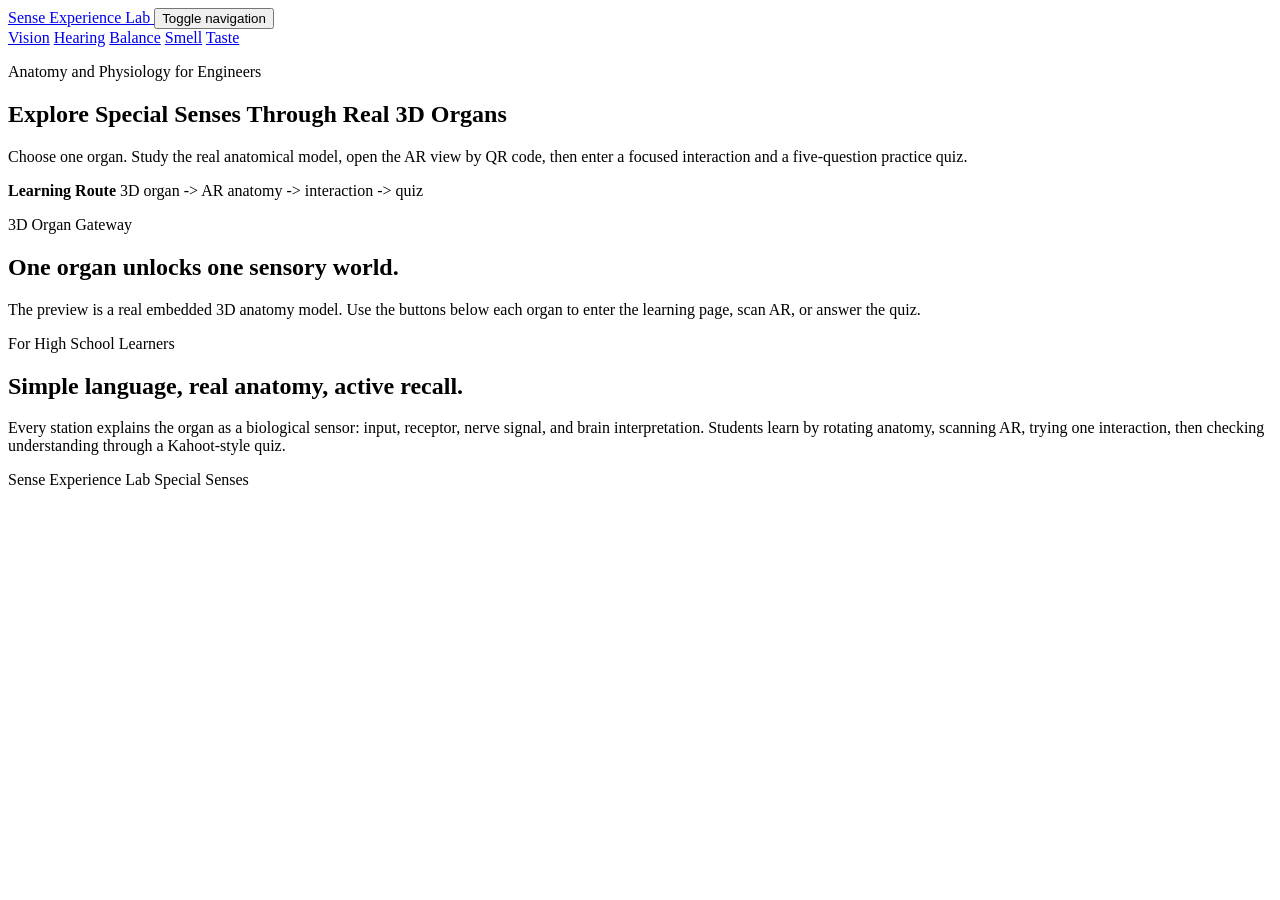
==== sense-experience-lab/index.html @ d2bb2c6e "Add sense lab index page" ====
<!doctype html>
<html lang="en">
  <head>
    <meta charset="utf-8">
    <meta name="viewport" content="width=device-width, initial-scale=1">
    <title>Sense Experience Lab</title>
    <meta
      name="description"
      content="A refined 3D organ gateway for high school students learning special senses.">
    <link rel="stylesheet" href="styles.css">
  </head>
  <body data-page="home">
    <header class="site-header">
      <nav class="nav-shell" aria-label="Main navigation">
        <a class="brand" href="index.html" aria-label="Sense Experience Lab home">
          <span class="brand-mark" aria-hidden="true"></span>
          <span>Sense Experience Lab</span>
        </a>
        <button class="nav-toggle" type="button" aria-expanded="false" aria-controls="site-nav">
          <span class="sr-only">Toggle navigation</span>
          <span></span>
          <span></span>
          <span></span>
        </button>
        <div class="nav-links" id="site-nav">
          <a href="sense.html?sense=vision">Vision</a>
          <a href="sense.html?sense=hearing">Hearing</a>
          <a href="sense.html?sense=balance">Balance</a>
          <a href="sense.html?sense=smell">Smell</a>
          <a href="sense.html?sense=taste">Taste</a>
        </div>
      </nav>
    </header>

    <main>
      <section class="home-hero">
        <div class="section-inner home-hero-grid">
          <div class="home-copy">
            <p class="eyebrow">Anatomy and Physiology for Engineers</p>
            <h1>Explore Special Senses Through Real 3D Organs</h1>
            <p>
              Choose one organ. Study the real anatomical model, open the AR view by QR code,
              then enter a focused interaction and a five-question practice quiz.
            </p>
          </div>
          <aside class="home-rule">
            <strong>Learning Route</strong>
            <span>3D organ -> AR anatomy -> interaction -> quiz</span>
          </aside>
        </div>
      </section>

      <section class="organ-gallery" aria-label="3D organ gateway">
        <div class="section-inner">
          <div class="section-heading">
            <p class="eyebrow">3D Organ Gateway</p>
            <h2>One organ unlocks one sensory world.</h2>
            <p>
              The preview is a real embedded 3D anatomy model. Use the buttons below each organ
              to enter the learning page, scan AR, or answer the quiz.
            </p>
          </div>

          <div class="real-organ-grid" id="home-organ-grid"></div>
        </div>
      </section>

      <section class="design-note">
        <div class="section-inner design-note-grid">
          <div>
            <p class="eyebrow">For High School Learners</p>
            <h2>Simple language, real anatomy, active recall.</h2>
          </div>
          <p>
            Every station explains the organ as a biological sensor: input, receptor, nerve
            signal, and brain interpretation. Students learn by rotating anatomy, scanning AR,
            trying one interaction, then checking understanding through a Kahoot-style quiz.
          </p>
        </div>
      </section>
    </main>

    <footer class="site-footer">
      <div class="section-inner footer-inner">
        <span>Sense Experience Lab</span>
        <span>Special Senses</span>
      </div>
    </footer>

    <script src="config.js"></script>
    <script src="script.js"></script>
  </body>
</html>
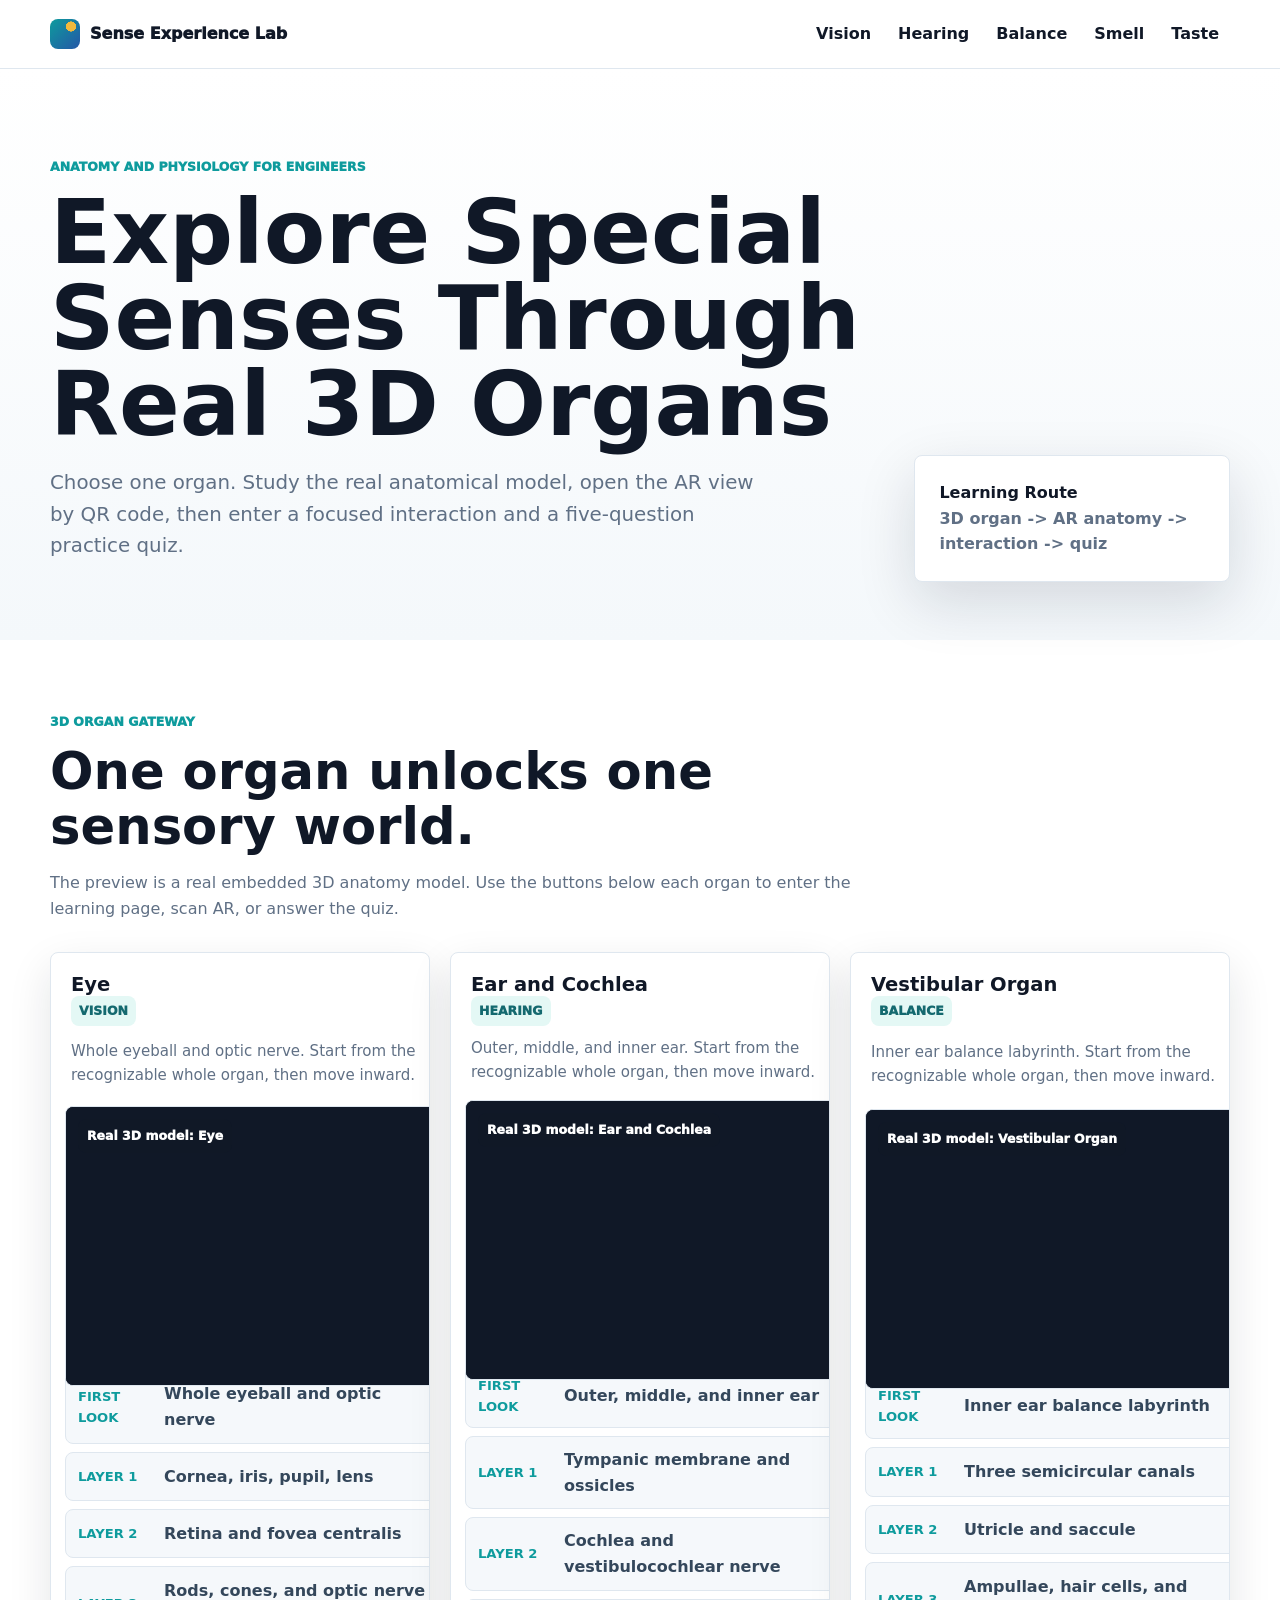
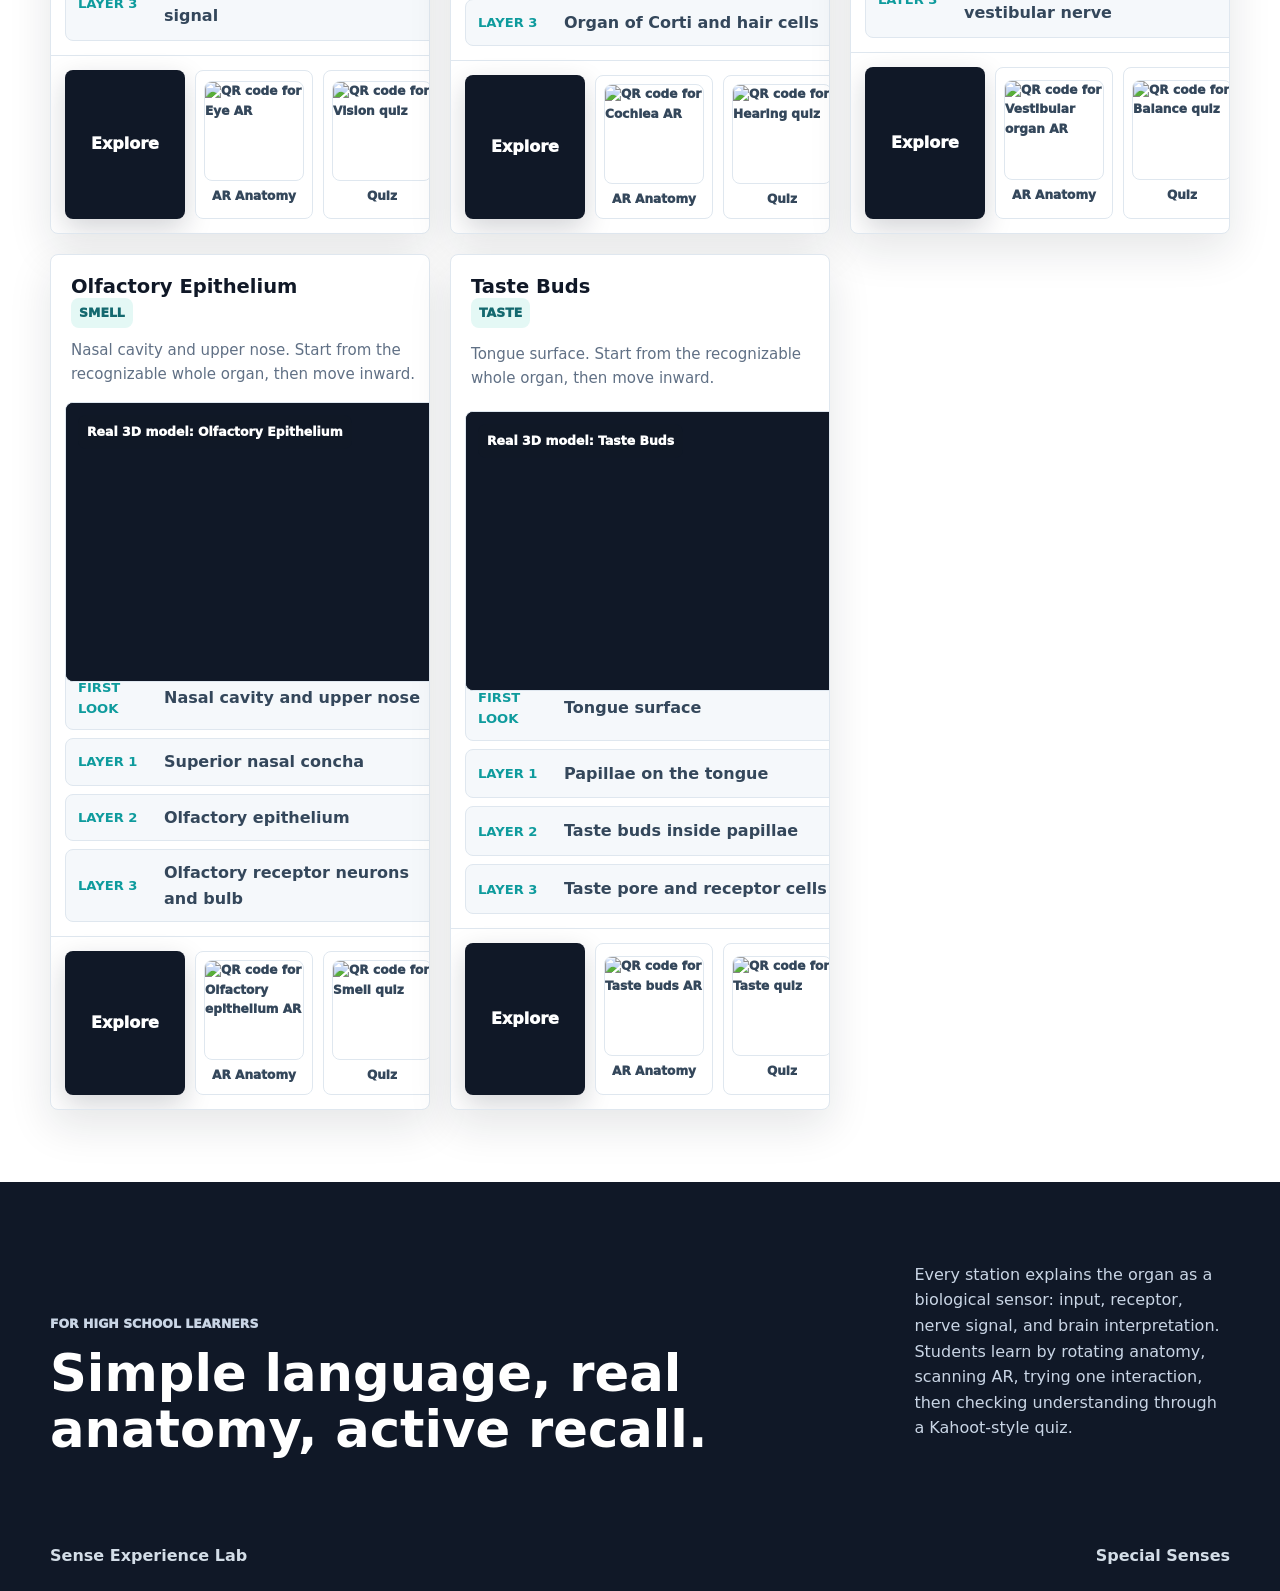
==== commit 187a3160: "Publish complete sense experience lab site" ====
--- a/sense-experience-lab/index.html
+++ b/sense-experience-lab/index.html
@@ -7,7 +7,8 @@
     <meta
       name="description"
       content="A refined 3D organ gateway for high school students learning special senses.">
-    <link rel="stylesheet" href="styles.css">
+    <link rel="stylesheet" href="styles-base.css">
+    <link rel="stylesheet" href="experience.css">
   </head>
   <body data-page="home">
     <header class="site-header">
@@ -88,6 +89,9 @@
     </footer>
 
     <script src="config.js"></script>
-    <script src="script.js"></script>
+    <script src="data.js"></script>
+    <script src="interactions.js"></script>
+    <script src="balance-fix.js"></script>
+    <script src="core.js"></script>
   </body>
 </html>
--- a/sense-experience-lab/styles-base.css
+++ b/sense-experience-lab/styles-base.css
@@ -0,0 +1,275 @@
+:root {
+  --ink: #101827;
+  --muted: #607085;
+  --paper: #fff;
+  --soft: #f5f8fb;
+  --line: #dfe7ef;
+  --teal: #0e9b9d;
+  --blue: #2457a7;
+  --coral: #ee6a5a;
+  --amber: #f1b93d;
+  --shadow: 0 20px 58px rgba(16, 24, 39, 0.14);
+}
+
+* { box-sizing: border-box; }
+html { scroll-behavior: smooth; }
+body {
+  margin: 0;
+  color: var(--ink);
+  background: var(--paper);
+  font-family: Inter, ui-sans-serif, system-ui, -apple-system, BlinkMacSystemFont, "Segoe UI", sans-serif;
+  line-height: 1.6;
+}
+img, canvas, iframe { display: block; max-width: 100%; }
+a { color: inherit; }
+button, input { font: inherit; }
+button { cursor: pointer; }
+.sr-only {
+  position: absolute;
+  width: 1px;
+  height: 1px;
+  overflow: hidden;
+  clip: rect(0, 0, 0, 0);
+}
+.section-inner {
+  width: min(1180px, calc(100% - 32px));
+  margin: 0 auto;
+}
+h1, h2, h3, p { overflow-wrap: anywhere; }
+h1 {
+  margin: 0;
+  font-size: clamp(3rem, 7vw, 6.2rem);
+  line-height: 0.96;
+}
+h2 {
+  margin: 0;
+  font-size: clamp(1.8rem, 4vw, 3.35rem);
+  line-height: 1.08;
+}
+h3 { margin: 0; font-size: 1.22rem; line-height: 1.2; }
+p { color: var(--muted); }
+.eyebrow {
+  margin: 0 0 12px;
+  color: var(--teal);
+  font-size: 0.78rem;
+  font-weight: 950;
+  letter-spacing: 0;
+  text-transform: uppercase;
+}
+
+.site-header, .quiz-header {
+  position: sticky;
+  top: 0;
+  z-index: 20;
+  background: rgba(255, 255, 255, 0.92);
+  border-bottom: 1px solid var(--line);
+  backdrop-filter: blur(16px);
+}
+.dark-header, .quiz-header { color: white; background: rgba(16, 24, 39, 0.94); border-color: rgba(255,255,255,.13); }
+.nav-shell, .quiz-header {
+  min-height: 68px;
+  width: min(1180px, calc(100% - 32px));
+  margin: 0 auto;
+  display: flex;
+  align-items: center;
+  justify-content: space-between;
+  gap: 20px;
+}
+.brand {
+  display: inline-flex;
+  align-items: center;
+  gap: 10px;
+  font-weight: 950;
+  text-decoration: none;
+}
+.brand-mark {
+  width: 30px;
+  height: 30px;
+  border-radius: 8px;
+  background: radial-gradient(circle at 70% 25%, var(--amber) 0 16%, transparent 17%), linear-gradient(135deg, var(--teal), var(--blue));
+}
+.nav-links { display: flex; align-items: center; gap: 5px; }
+.nav-links a, .quiz-header a:not(.brand) {
+  padding: 9px 11px;
+  border-radius: 8px;
+  color: inherit;
+  font-weight: 850;
+  text-decoration: none;
+}
+.nav-links a:hover, .quiz-header a:not(.brand):hover { background: rgba(14, 155, 157, 0.1); color: var(--teal); }
+.nav-toggle {
+  display: none;
+  width: 42px;
+  height: 42px;
+  border: 1px solid var(--line);
+  border-radius: 8px;
+  background: white;
+  align-items: center;
+  justify-content: center;
+  flex-direction: column;
+  gap: 5px;
+}
+.nav-toggle span:not(.sr-only) { width: 18px; height: 2px; background: var(--ink); }
+
+.home-hero {
+  padding: 88px 0 58px;
+  background: linear-gradient(180deg, #fff 0%, #f4f8fb 100%);
+}
+.home-hero-grid, .design-note-grid {
+  display: grid;
+  grid-template-columns: minmax(0, 1fr) minmax(260px, .38fr);
+  gap: 34px;
+  align-items: end;
+}
+.home-copy { max-width: 880px; }
+.home-copy p:not(.eyebrow) { max-width: 720px; font-size: clamp(1.05rem, 2vw, 1.24rem); }
+.home-rule, .content-panel, .station-model-card, #interaction-zone, .qr-strip {
+  border: 1px solid var(--line);
+  border-radius: 8px;
+  background: white;
+  box-shadow: var(--shadow);
+}
+.home-rule { padding: 24px; }
+.home-rule strong, .home-rule span { display: block; }
+.home-rule span { color: var(--muted); font-weight: 850; }
+.organ-gallery, .section-band { padding: 72px 0; }
+.section-heading { max-width: 820px; margin-bottom: 30px; }
+
+.real-organ-grid {
+  display: grid;
+  grid-template-columns: repeat(auto-fit, minmax(340px, 1fr));
+  gap: 20px;
+}
+.real-organ-card {
+  display: grid;
+  grid-template-rows: auto 280px auto auto;
+  min-height: 640px;
+  border: 1px solid var(--line);
+  border-radius: 8px;
+  background: var(--paper);
+  overflow: hidden;
+  box-shadow: 0 16px 44px rgba(16, 24, 39, .11);
+}
+.organ-card-head { display: grid; gap: 10px; padding: 20px 20px 0; }
+.organ-card-head span {
+  display: inline-flex;
+  width: fit-content;
+  padding: 5px 8px;
+  border-radius: 8px;
+  color: #14696f;
+  background: #e4f8f5;
+  font-size: .78rem;
+  font-weight: 950;
+  text-transform: uppercase;
+}
+.organ-card-head p { margin: 0; font-size: .94rem; }
+.real-model-mini {
+  position: relative;
+  min-height: 280px;
+  margin: 16px 14px 12px;
+  border: 1px solid var(--line);
+  border-radius: 8px;
+  overflow: hidden;
+  background: #101827;
+}
+.model-chip {
+  position: absolute;
+  z-index: 2;
+  top: 12px;
+  left: 12px;
+  max-width: calc(100% - 24px);
+  padding: 7px 9px;
+  border-radius: 8px;
+  color: white;
+  background: rgba(16, 24, 39, .84);
+  font-size: .78rem;
+  font-weight: 950;
+}
+.real-model-mini iframe, .real-model-frame { width: 100%; height: 100%; border: 0; background: #101827; }
+.real-model-mini iframe { position: absolute; inset: 0; }
+.layer-ladder { display: grid; gap: 8px; padding: 0 14px 14px; }
+.layer-ladder div {
+  display: grid;
+  grid-template-columns: 76px 1fr;
+  gap: 10px;
+  align-items: center;
+  padding: 10px 12px;
+  border: 1px solid var(--line);
+  border-radius: 8px;
+  background: var(--soft);
+}
+.layer-ladder strong { color: var(--teal); font-size: .82rem; text-transform: uppercase; }
+.layer-ladder span { color: #34475b; font-weight: 850; }
+.organ-card-actions {
+  display: grid;
+  grid-template-columns: minmax(120px, 1fr) minmax(118px, 130px) minmax(118px, 130px);
+  gap: 10px;
+  padding: 14px;
+  border-top: 1px solid var(--line);
+}
+.button, .card-button {
+  min-height: 44px;
+  display: inline-flex;
+  align-items: center;
+  justify-content: center;
+  padding: 10px 14px;
+  border: 1px solid transparent;
+  border-radius: 8px;
+  font-weight: 950;
+  text-decoration: none;
+}
+.primary, .card-button.primary { color: white; background: var(--ink); box-shadow: 0 10px 28px rgba(16,24,39,.18); }
+.secondary { color: var(--ink); background: white; border-color: var(--line); }
+.qr-button {
+  min-height: 140px;
+  display: grid;
+  justify-items: center;
+  align-content: center;
+  gap: 6px;
+  padding: 8px;
+  border: 1px solid var(--line);
+  border-radius: 8px;
+  color: #34475b;
+  background: white;
+  font-size: .76rem;
+  font-weight: 950;
+  text-decoration: none;
+}
+.qr-button img, .quiz-qr-link img, .qr-callout img {
+  width: 100px;
+  height: 100px;
+  border: 1px solid var(--line);
+  border-radius: 8px;
+  background: white;
+}
+.design-note { padding: 64px 0; color: white; background: var(--ink); }
+.design-note p { color: #c9d5e5; }
+
+.station-hero { padding: 76px 0 58px; background: linear-gradient(180deg, #fff 0%, #f5f8fb 100%); }
+.station-hero-grid, .station-learning-grid {
+  display: grid;
+  grid-template-columns: minmax(0, .9fr) minmax(360px, .75fr);
+  gap: 24px;
+  align-items: stretch;
+}
+.station-hero h1 { font-size: clamp(2.6rem, 6vw, 5rem); }
+.hero-actions { display: flex; gap: 12px; flex-wrap: wrap; margin-top: 24px; }
+.station-model-card, .compact-frame { min-height: 390px; overflow: hidden; }
+.content-panel { padding: 24px; }
+.term-list, .sensor-flow { display: grid; gap: 10px; }
+.term-card {
+  padding: 13px;
+  border: 1px solid var(--line);
+  border-radius: 8px;
+  background: var(--soft);
+}
+.term-card strong { display: block; }
+.term-card span { color: var(--muted); }
+.sensor-flow span {
+  padding: 12px;
+  border-left: 4ppx solid var(--teal);
+  border-radius: 8px;
+  background: #edf8f7;
+  font-weight: 900;
+}
+.alt-band { background: #f5f8fb; }
--- a/sense-experience-lab/experience.css
+++ b/sense-experience-lab/experience.css
@@ -0,0 +1,200 @@
+#interaction-zone { overflow: hidden; }
+.interaction-shell {
+  display: grid;
+  grid-template-columns: minmax(0, 1fr) minmax(280px, .52fr);
+}
+.interaction-stage { min-height: 370px; padding: 22px; background: linear-gradient(135deg, #f7fbff, #edf7f4); }
+.interaction-controls { padding: 22px; border-left: 1px solid var(--line); background: white; }
+.mission-card {
+  display: grid;
+  gap: 4px;
+  margin-bottom: 16px;
+  padding: 14px;
+  border-radius: 8px;
+  color: white;
+  background: linear-gradient(135deg, var(--teal), var(--blue));
+}
+.mission-card strong { font-size: .82rem; text-transform: uppercase; }
+.mission-card span { font-weight: 850; }
+.signal-readout, .sensor-fusion {
+  display: grid;
+  gap: 8px;
+  margin: 12px 0 14px;
+  padding: 14px;
+  border: 1px solid var(--line);
+  border-radius: 8px;
+  background: var(--soft);
+}
+.signal-readout span { color: var(--muted); font-size: .84rem; font-weight: 900; text-transform: uppercase; }
+.signal-readout strong { font-size: 2rem; line-height: 1; }
+.signal-readout div, .sensor-fusion span { height: 12px; border-radius: 999px; background: #dce7ef; overflow: hidden; }
+.signal-readout i, .sensor-fusion i { display: block; width: 0; height: 100%; border-radius: inherit; background: linear-gradient(90deg, var(--teal), var(--blue)); transition: width .22s ease; }
+#vision-meter { width: 96%; }
+#taste-meter { width: 70%; }
+.sensor-fusion b { display: block; margin-bottom: 5px; color: #34475b; font-size: .84rem; }
+.sensor-fusion i { width: 45%; }
+.code-display {
+  margin: 12px 0 14px;
+  padding: 14px;
+  border-radius: 8px;
+  color: white;
+  background: var(--ink);
+  font-family: ui-monospace, SFMono-Regular, Menlo, Monaco, Consolas, monospace;
+  font-weight: 900;
+}
+.control-grid { display: grid; grid-template-columns: repeat(2, minmax(0, 1fr)); gap: 8px; }
+.control-grid button {
+  min-height: 44px;
+  border: 1px solid var(--line);
+  border-radius: 8px;
+  background: white;
+  color: #34475b;
+  font-weight: 900;
+}
+.control-grid button.is-active, .control-grid button:hover { color: white; background: var(--blue); border-color: var(--blue); }
+.note-box { min-height: 72px; margin-top: 14px; padding: 14px; border-radius: 8px; background: var(--soft); color: #385166; font-weight: 850; }
+.vision-stage, .balance-stage, .smell-stage, .taste-stage { min-height: 326px; position: relative; border-radius: 8px; overflow: hidden; }
+.vision-stage { background: linear-gradient(180deg, #c8e9ed 0 42%, #e6edf2 42%); }
+.vision-stage[data-mode="myopia"] { filter: blur(3.5px); }
+.vision-stage[data-mode="color"] { filter: sepia(.3) saturate(.75) hue-rotate(34deg); }
+.vision-stage[data-mode="aging"] { filter: contrast(.76) brightness(1.08) sepia(.25); }
+.vision-board {
+  position: absolute;
+  top: 30px;
+  left: 50%;
+  width: min(74%, 430px);
+  min-height: 78px;
+  transform: translateX(-50%);
+  display: grid;
+  place-items: center;
+  border-radius: 8px;
+  color: white;
+  background: #1f5d5c;
+  font-size: 1.5rem;
+  font-weight: 950;
+}
+.vision-samples { position: absolute; right: 9%; bottom: 48px; display: flex; gap: 12px; }
+.vision-samples span { width: 42px; height: 78px; border-radius: 8px; }
+.vision-samples span:nth-child(1) { background: #e85445; }
+.vision-samples span:nth-child(2) { background: #40a970; }
+.vision-samples span:nth-child(3) { background: #486fc5; }
+.vision-samples span:nth-child(4) { background: #f5c143; }
+.audio-canvas { width: 100%; aspect-ratio: 2.7 / 1; border-radius: 8px; background: var(--ink); }
+.balance-stage { perspective: 720px; background: #e9f4f6; }
+.hallway {
+  position: absolute;
+  inset: 0;
+  background: repeating-linear-gradient(0deg, rgba(36,87,167,.12) 0 3px, transparent 3px 34px), linear-gradient(180deg, #dff1f4, #f6fbfc);
+}
+.balance-stage.is-moving .hallway { animation: gentle-sway 4s ease-in-out infinite; }
+.focus-dot {
+  position: absolute;
+  top: 44%;
+  left: 50%;
+  transform: translate(-50%, -50%);
+  padding: 10px 12px;
+  border-radius: 8px;
+  color: white;
+  background: var(--ink);
+  font-weight: 900;
+}
+@keyframes gentle-sway {
+  0%, 100% { transform: rotateZ(0deg) translateX(0); }
+  35% { transform: rotateZ(1.7deg) translateX(8px); }
+  70% { transform: rotateZ(-1.7deg) translateX(-8px); }
+}
+.smell-stage, .taste-stage { display: grid; place-items: center; background: linear-gradient(135deg, #fff7f4, #edf8fb); }
+.receptor-array, .taste-array { display: flex; align-items: end; justify-content: center; gap: 18px; width: 100%; min-height: 220px; }
+.receptor-array span { width: 32px; height: 78px; border-radius: 999px 999px 6px 6px; background: #d6e4ec; transition: .22s ease; }
+.receptor-array span.is-active { height: 132px; background: var(--teal); box-shadow: 0 0 0 9px rgba(14,155,157,.12); }
+.taste-array span { width: 48px; height: 48px; border-radius: 50%; background: #e9b5bc; transition: .22s ease; }
+.taste-array span.is-active { transform: scale(1.35); background: var(--coral); box-shadow: 0 0 0 10px rgba(238,106,90,.16); }
+.range-label { display: grid; gap: 8px; margin-top: 14px; color: #34475b; font-weight: 900; }
+input[type="range"] { width: 100%; accent-color: var(--teal); }
+
+.qr-strip { display: grid; grid-template-columns: minmax(0, 1fr) 128px; gap: 24px; align-items: center; padding: 24px; }
+.quiz-qr-link { display: grid; justify-items: center; gap: 6px; color: #34475b; font-weight: 950; text-decoration: none; }
+.quiz-qr-link img { width: 112px; height: 112px; }
+.ar-page { min-height: calc(100vh - 68px); padding: 28px 0 54px; background: var(--ink); color: white; }
+.ar-layout { display: grid; grid-template-columns: minmax(0, 1fr) minmax(320px, .46fr); gap: 18px; }
+.ar-model-shell, .ar-panel { border: 1px solid rgba(255,255,255,.14); border-radius: 8px; background: rgba(255,255,255,.08); box-shadow: 0 22px 70px rgba(0,0,0,.28); overflow: hidden; }
+.model-toolbar { min-height: 52px; display: flex; align-items: center; justify-content: space-between; gap: 12px; padding: 12px 14px; border-bottom: 1px solid rgba(255,255,255,.12); color: #d8e4f2; font-weight: 900; }
+.model-toolbar a { color: white; text-underline-offset: 4px; }
+.ar-model-shell .real-model-frame { min-height: 650px; }
+.ar-panel { padding: 24px; }
+.ar-panel h1 { font-size: clamp(2.25rem, 6vw, 4.6rem); }
+.ar-panel p, .qr-callout span { color: #cbd7e7; }
+.ar-panel .term-card { background: rgba(255,255,255,.08); border-color: rgba(255,255,255,.16); }
+.qr-callout { display: grid; grid-template-columns: 104px 1fr; gap: 14px; align-items: center; margin-top: 18px; padding: 14px; border-radius: 8px; background: rgba(255,255,255,.1); }
+.qr-callout img { width: 104px; height: 104px; }
+.qr-callout strong, .qr-callout span { display: block; }
+
+.quiz-page {
+  min-height: calc(100vh - 68px);
+  padding: 36px 16px 64px;
+  color: white;
+  background: radial-gradient(circle at 16% 12%, rgba(14,155,157,.22), transparent 28%), radial-gradient(circle at 88% 8%, rgba(238,106,90,.2), transparent 26%), var(--ink);
+}
+.quiz-hero, .kahoot-quiz { width: min(880px, 100%); margin: 0 auto; }
+.quiz-hero { text-align: center; }
+.quiz-hero h1 { font-size: clamp(2.4rem, 7vw, 5rem); }
+.quiz-hero p { color: #cbd7e7; }
+.quiz-meta { display: flex; justify-content: center; gap: 10px; flex-wrap: wrap; margin-top: 18px; }
+.quiz-meta span { padding: 8px 10px; border-radius: 8px; background: rgba(255,255,255,.1); font-weight: 900; }
+.kahoot-quiz { display: grid; gap: 18px; margin-top: 30px; }
+.quiz-question { padding: 18px; border-radius: 8px; background: white; color: var(--ink); }
+.answer-grid { display: grid; grid-template-columns: repeat(2, minmax(0, 1fr)); gap: 10px; }
+.answer-grid label { min-height: 64px; display: grid; grid-template-columns: 18px 1fr; align-items: center; gap: 10px; padding: 12px; border-radius: 8px; color: white; font-weight: 900; }
+.answer-grid label:nth-child(1) { background: #d94747; }
+.answer-grid label:nth-child(2) { background: var(--blue); }
+.answer-grid label:nth-child(3) { background: #d89b20; }
+.answer-grid label:nth-child(4) { background: #0e9b66; }
+.answer-grid input { width: 18px; height: 18px; accent-color: white; }
+.quiz-submit-row { display: grid; gap: 12px; }
+.quiz-result { min-height: 58px; padding: 16px; border-radius: 8px; background: rgba(255,255,255,.12); color: white; font-weight: 950; }
+.site-footer { padding: 22px 0; color: #d3dde7; background: var(--ink); }
+.footer-inner { display: flex; justify-content: space-between; gap: 16px; flex-wrap: wrap; font-weight: 850; }
+
+@media (max-width: 900px) {
+  .home-hero-grid, .station-hero-grid, .station-learning-grid, .interaction-shell, .ar-layout, .design-note-grid { grid-template-columns: 1fr; }
+  .interaction-controls { border-left: 0; border-top: 1px solid var(--line); }
+  .real-organ-grid { grid-template-columns: repeat(auto-fit, minmax(320px, 1fr)); }
+}
+@media (max-width: 680px) {
+  .nav-toggle { display: inline-flex; }
+  .nav-links:not(.nav-links-static) {
+    position: absolute;
+    top: 68px;
+    left: 16px;
+    right: 16px;
+    display: none;
+    flex-direction: column;
+    align-items: stretch;
+    padding: 10px;
+    border: 1px solid var(--line);
+    border-radius: 8px;
+    background: white;
+    box-shadow: var(--shadow);
+  }
+  .nav-links.is-open { display: flex; }
+  .home-hero, .organ-gallery, .section-band { padding: 52px 0; }
+  .home-rule { display: none; }
+  .real-organ-grid, .answer-grid { grid-template-columns: 1fr; }
+  .organ-card-actions { grid-template-columns: repeat(2, minmax(0, 1fr)); }
+  .organ-card-actions .card-button { grid-column: 1 / -1; }
+  .qr-button img { width: 108px; height: 108px; }
+  .button { width: 100%; }
+  .hero-actions { flex-direction: column; }
+  .qr-strip { grid-template-columns: 1fr; }
+  .quiz-qr-link { justify-items: start; }
+  .control-grid { grid-template-columns: 1fr; }
+  .ar-model-shell .real-model-frame { min-height: 480px; }
+}
+@media (max-width: 420px) {
+  .organ-card-actions, .qr-callout { grid-template-columns: 1fr; }
+  .organ-card-actions .card-button { grid-column: auto; }
+  .qr-button { min-height: 128px; }
+}
+@media (prefers-reduced-motion: reduce) {
+  *, *::before, *::after { animation-duration: .01ms !important; animation-iteration-count: 1 !important; transition-duration: .01ms !important; scroll-behavior: auto !important; }
+}
